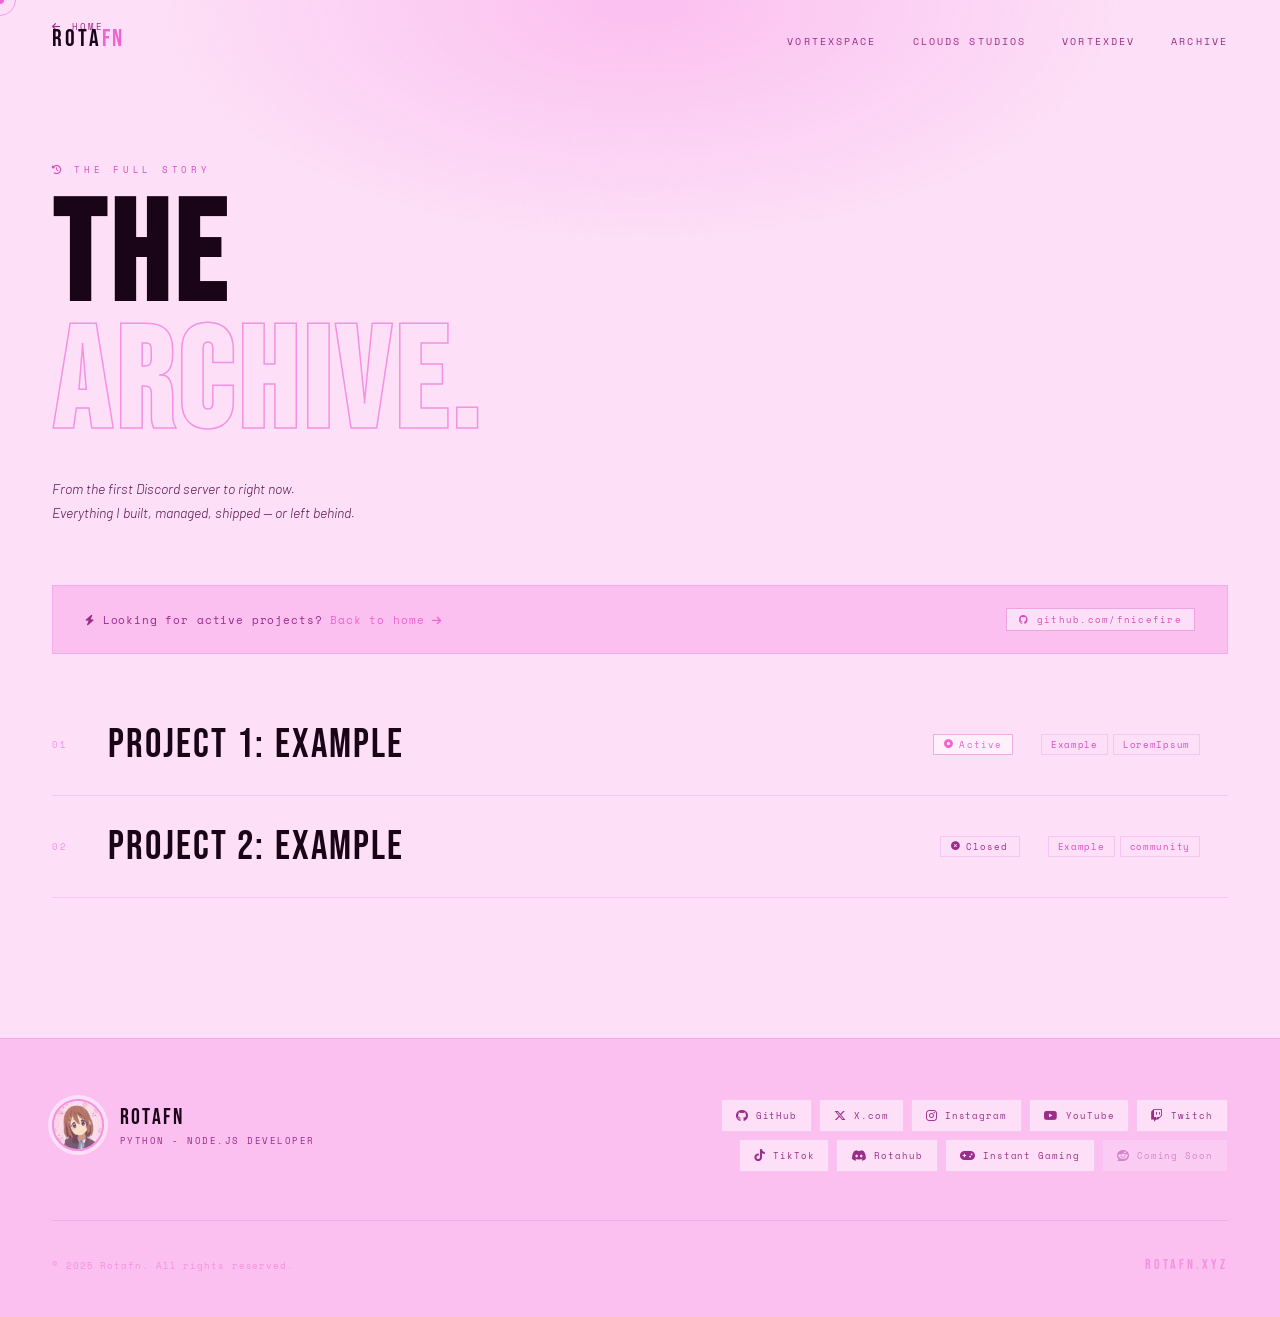
==== projects/index.html @ 6a276be4 "Website Push" ====
<!DOCTYPE html>
<html lang="en">
<head>
  <meta charset="UTF-8">
  <meta name="viewport" content="width=device-width, initial-scale=1.0">
  <title>Archive | RotaSite</title>
  <link rel="preconnect" href="https://fonts.googleapis.com">
  <link rel="preconnect" href="https://fonts.gstatic.com" crossorigin>
  <link rel="stylesheet" href="https://cdnjs.cloudflare.com/ajax/libs/font-awesome/6.5.2/css/all.min.css">
  <link rel="stylesheet" href="/src/css/style.css">
</head>
<body data-base="">

<div style="position:fixed;inset:0;background:radial-gradient(ellipse 70% 50% at 50% 0%,var(--p7),transparent 55%);pointer-events:none;z-index:0"></div>

<nav>
  <a href="/" class="nav-logo">ROTA<em>FN</em></a>
  <ul class="nav-links">
    <li><a href="/#vortexspace">VortexSpace</a></li>
    <li><a href="/#clouds">Clouds Studios</a></li>
    <li><a href="/#vortexdev">VortexDev</a></li>
    <li><a href="/projects/">Archive</a></li>
  </ul>
  <button class="nav-burger" id="nav-burger" aria-label="Menu">
    <span></span><span></span><span></span>
  </button>
</nav>
<div class="mobile-menu" id="mobile-menu">
  <a href="/#vortexspace" class="mm-link">VortexSpace</a>
  <a href="/#clouds" class="mm-link">Clouds Studios</a>
  <a href="/#vortexdev" class="mm-link">VortexDev</a>
  <a href="/projects/" class="mm-link">Archive</a>
</div>

<a href="/" class="back-lnk"><i class="fa-solid fa-arrow-left"></i> Home</a>

<div class="p-intro" style="position:relative;z-index:1">
  <div class="p-tag sr"><i class="fa-solid fa-clock-rotate-left"></i> The full story</div>
  <h1 class="p-title sr" data-delay="80">THE<br><span class="ghost">ARCHIVE.</span></h1>
  <p class="p-sub sr" data-delay="160">
    From the first Discord server to right now.<br>
    Everything I built, managed, shipped — or left behind.
  </p>
</div>

<div class="callout-wrap sr" style="position:relative;z-index:1" data-delay="80">
  <div class="callout-box">
    <p><i class="fa-solid fa-bolt"></i> Looking for active projects? <a href="/">Back to home <i class="fa-solid fa-arrow-right"></i></a></p>
    <span class="callout-badge"><i class="fa-brands fa-github"></i> github.com/fnicefire</span>
  </div>
</div>

<div class="archive-wrap" id="archive-list" style="position:relative;z-index:1">
  <p style="font-family:var(--f-mono);color:var(--p3);padding:28px 0;font-size:.72rem;letter-spacing:.1em">
    <i class="fa-solid fa-spinner fa-spin"></i> Loading...
  </p>
</div>

<footer style="position:relative;z-index:1">
  <div class="footer-inner">
    <div class="footer-top">
      <div class="footer-brand">
        <img id="footer-av" class="footer-av" src="/assets/profile_picture.webp" alt="Rotafn"
          onerror="this.style.display='none';document.getElementById('footer-av-fb').style.display='flex'">
        <div id="footer-av-fb" class="footer-av-fb">R</div>
        <div>
          <div class="footer-bname">ROTAFN</div>
          <div class="footer-brole">Python - Node.js Developer</div>
        </div>
      </div>
      <div class="footer-links" id="footer-links"></div>
    </div>
    <div class="footer-bottom">
      <div class="footer-copy">© 2025 Rotafn. All rights reserved.</div>
      <div class="footer-sig">ROTAFN.XYZ</div>
    </div>
  </div>
</footer>

<script src="/src/js/footer.js"></script>
<script src="/src/js/main.js"></script>
<script src="/src/js/projects.js"></script>
</body>
</html>
---- src/css/style.css ----
@import url('https://fonts.googleapis.com/css2?family=Bebas+Neue&family=Barlow:ital,wght@0,300;0,400;0,600;1,300&family=Space+Mono:wght@400;700&display=swap');

:root {
  --p0:          #1a0518;
  --p1:          #2d0a28;
  --p2:          #5c1550;
  --p3:          #9b2d8a;
  --p4:          #d44dbf;
  --p5:          #f063d0;
  --p6:          #f590e2;
  --p7:          #fbbff0;
  --p8:          #fde0f7;
  --p9:          #fff0fc;

  --bg:          var(--p8);
  --bg1:         var(--p7);
  --bg2:         #f8d5f2;

  --text:        var(--p0);
  --text-mid:    var(--p2);
  --text-faint:  var(--p3);

  --border:      rgba(212, 77, 191, 0.18);
  --border-mid:  rgba(212, 77, 191, 0.40);

  --glow:        rgba(240, 99, 208, 0.35);

  --f-display:   'Bebas Neue', sans-serif;
  --f-body:      'Barlow', sans-serif;
  --f-mono:      'Space Mono', monospace;
}

*,
*::before,
*::after {
  box-sizing: border-box;
  margin: 0;
  padding: 0;
}

html {
  scroll-behavior: auto;
}

::-webkit-scrollbar       { width: 3px; }
::-webkit-scrollbar-thumb { background: var(--p5); }
::-webkit-scrollbar-track { background: var(--p7); }

body {
  background: var(--bg);
  color: var(--text);
  font-family: var(--f-body);
  overflow-x: hidden;
  cursor: none;
}

#intro {
  position: fixed;
  inset: 0;
  z-index: 9000;
  background: var(--p1);
  display: flex;
  flex-direction: column;
  align-items: center;
  justify-content: center;
  overflow: hidden;
}

#intro::before {
  content: '';
  position: absolute;
  inset: 0;
  background: radial-gradient(ellipse 60% 60% at 50% 50%, rgba(240, 99, 208, .22), transparent 70%);
  animation: iBurst 2.5s ease forwards;
}

@keyframes iBurst {
  0%   { opacity: 0; transform: scale(.5); }
  60%  { opacity: 1; transform: scale(1.1); }
  100% { opacity: .8; transform: scale(1); }
}

.intro-lines {
  position: absolute;
  inset: 0;
  overflow: hidden;
}

.intro-vline {
  position: absolute;
  width: 1px;
  background: linear-gradient(to bottom, transparent, var(--p5), transparent);
  opacity: 0;
  animation: vDown 1.4s ease forwards;
}

@keyframes vDown {
  0%   { opacity: 0; transform: scaleY(0); transform-origin: top; }
  40%  { opacity: .9; }
  100% { opacity: 0; transform: scaleY(1); transform-origin: top; }
}

.intro-corners span {
  position: absolute;
  width: 48px;
  height: 48px;
  border-color: var(--p5);
  border-style: solid;
  border-width: 0;
  opacity: 0;
  animation: cFade .5s ease .4s forwards;
}

.intro-corners span.tl { top: 28px;    left: 28px;  border-top-width: 1px;    border-left-width: 1px; }
.intro-corners span.tr { top: 28px;    right: 28px; border-top-width: 1px;    border-right-width: 1px; }
.intro-corners span.bl { bottom: 28px; left: 28px;  border-bottom-width: 1px; border-left-width: 1px; }
.intro-corners span.br { bottom: 28px; right: 28px; border-bottom-width: 1px; border-right-width: 1px; }

@keyframes cFade {
  to { opacity: 1; }
}

.intro-word {
  font-family: var(--f-display);
  font-size: clamp(5rem, 18vw, 17rem);
  letter-spacing: .16em;
  line-height: 1;
  color: var(--p6);
  clip-path: inset(0 100% 0 0);
  animation: iReveal .9s cubic-bezier(.76, 0, .24, 1) .55s forwards;
  position: relative;
  z-index: 2;
}

@keyframes iReveal {
  to { clip-path: inset(0 0% 0 0); }
}

.intro-tag {
  font-family: var(--f-mono);
  font-size: .6rem;
  letter-spacing: .5em;
  color: var(--p5);
  text-transform: uppercase;
  margin-top: 10px;
  opacity: 0;
  animation: fadeUp .5s ease 1.15s forwards;
  position: relative;
  z-index: 2;
}

@keyframes fadeUp {
  from { opacity: 0; transform: translateY(8px); }
  to   { opacity: 1; transform: translateY(0); }
}

.intro-prog {
  position: absolute;
  bottom: 36px;
  left: 36px;
  right: 36px;
  display: flex;
  align-items: center;
  gap: 14px;
}

.intro-prog-bar {
  flex: 1;
  height: 1px;
  background: rgba(251, 191, 240, .15);
  overflow: hidden;
}

.intro-prog-fill {
  height: 100%;
  background: linear-gradient(to right, var(--p3), var(--p5));
  transform: scaleX(0);
  transform-origin: left;
  animation: pFill 2.1s cubic-bezier(.76, 0, .24, 1) .3s forwards;
}

@keyframes pFill {
  to { transform: scaleX(1); }
}

.intro-pct {
  font-family: var(--f-mono);
  font-size: .57rem;
  letter-spacing: .1em;
  color: var(--p4);
  min-width: 36px;
  text-align: right;
}

.c-dot {
  position: fixed;
  top: 0;
  left: 0;
  width: 8px;
  height: 8px;
  background: var(--p5);
  border-radius: 50%;
  pointer-events: none;
  z-index: 8999;
  transform: translate(-50%, -50%);
  transition: width .2s, height .2s;
}

.c-ring {
  position: fixed;
  top: 0;
  left: 0;
  width: 32px;
  height: 32px;
  border: 1.5px solid rgba(240, 99, 208, .5);
  border-radius: 50%;
  pointer-events: none;
  z-index: 8998;
  transform: translate(-50%, -50%);
  transition: width .3s, height .3s, border-color .3s;
}

body.hov .c-dot  { width: 16px; height: 16px; }
body.hov .c-ring { width: 50px; height: 50px; border-color: var(--p5); }

nav {
  position: fixed;
  top: 0;
  left: 0;
  right: 0;
  z-index: 500;
  display: flex;
  align-items: center;
  justify-content: space-between;
  padding: 24px 52px;
  transition: background .3s, border-color .3s, box-shadow .3s;
}

nav.filled {
  background: rgba(253, 224, 247, .88);
  backdrop-filter: blur(20px);
  border-bottom: 1px solid var(--border);
  box-shadow: 0 2px 24px rgba(212, 77, 191, .1);
}

.nav-logo {
  font-family: var(--f-display);
  font-size: 1.5rem;
  letter-spacing: .12em;
  color: var(--p0);
  text-decoration: none;
}

.nav-logo em {
  color: var(--p5);
  font-style: normal;
}

.nav-links {
  display: flex;
  gap: 36px;
  list-style: none;
}

.nav-links a {
  font-family: var(--f-mono);
  font-size: .6rem;
  letter-spacing: .22em;
  text-transform: uppercase;
  color: var(--p3);
  text-decoration: none;
  transition: color .2s;
}

.nav-links a:hover {
  color: var(--p5);
}

.nav-burger {
  display: none;
  flex-direction: column;
  justify-content: center;
  gap: 5px;
  background: none;
  border: none;
  cursor: none;
  padding: 4px;
  z-index: 501;
}

.nav-burger span {
  display: block;
  width: 22px;
  height: 1.5px;
  background: var(--p4);
  transition: transform .3s, opacity .3s, background .3s;
}

.nav-burger.open span:nth-child(1) { transform: translateY(6.5px) rotate(45deg);   background: var(--p5); }
.nav-burger.open span:nth-child(2) { opacity: 0; }
.nav-burger.open span:nth-child(3) { transform: translateY(-6.5px) rotate(-45deg); background: var(--p5); }

.mobile-menu {
  position: fixed;
  inset: 0;
  z-index: 490;
  background: var(--p9);
  display: flex;
  flex-direction: column;
  align-items: center;
  justify-content: center;
  gap: 12px;
  opacity: 0;
  pointer-events: none;
  transform: translateY(-12px);
  transition: opacity .35s ease, transform .35s ease;
}

.mobile-menu.open {
  opacity: 1;
  pointer-events: all;
  transform: none;
}

.mm-link {
  font-family: var(--f-display);
  font-size: clamp(2.2rem, 10vw, 3.5rem);
  letter-spacing: .08em;
  color: var(--p0);
  text-decoration: none;
  transition: color .2s;
}

.mm-link:hover {
  color: var(--p5);
}

.hero {
  min-height: 100vh;
  position: relative;
  display: grid;
  grid-template-columns: 1fr 520px;
  align-items: center;
  padding: 100px 52px 80px;
  gap: 60px;
  overflow: hidden;
  background: var(--p9);
}

.hero::before {
  content: '';
  position: absolute;
  inset: 0;
  background:
    radial-gradient(ellipse 80% 90% at 80% 50%, var(--p7) 0%, transparent 60%),
    radial-gradient(ellipse 60% 60% at 20% 20%, var(--bg2) 0%, transparent 50%);
  pointer-events: none;
}

.hero-dots {
  position: absolute;
  inset: 0;
  background-image: radial-gradient(circle, var(--p7) 1px, transparent 1px);
  background-size: 38px 38px;
  opacity: .55;
}

.hb {
  position: absolute;
  border-radius: 50%;
  filter: blur(120px);
  pointer-events: none;
}

.hb1 {
  width: 700px;
  height: 700px;
  background: var(--p6);
  opacity: .35;
  top: -250px;
  left: -100px;
}

.hb2 {
  width: 500px;
  height: 500px;
  background: var(--p5);
  opacity: .12;
  bottom: -100px;
  right: 0;
  animation: bPulse 7s ease-in-out infinite alternate;
}

@keyframes bPulse {
  from { opacity: .12; transform: scale(1); }
  to   { opacity: .18; transform: scale(1.08); }
}

.hero-left {
  position: relative;
  z-index: 2;
}

.hero-tag {
  font-family: var(--f-mono);
  font-size: .62rem;
  letter-spacing: .44em;
  color: var(--p4);
  text-transform: uppercase;
  margin-bottom: 20px;
  opacity: 0;
  transform: translateY(14px);
}

.hero-title {
  font-family: var(--f-display);
  font-size: clamp(5rem, 11vw, 13rem);
  line-height: .88;
  letter-spacing: .04em;
  color: var(--p0);
  margin-bottom: 32px;
  opacity: 0;
  transform: translateY(50px);
}

.hero-title .stroke {
  -webkit-text-stroke: 2.5px var(--p5);
  color: transparent;
}

.hero-desc {
  font-size: .95rem;
  line-height: 1.78;
  color: var(--text-mid);
  font-weight: 300;
  max-width: 420px;
  margin-bottom: 40px;
  opacity: 0;
  transform: translateY(20px);
}

.hero-desc strong {
  color: var(--p0);
  font-weight: 600;
}

.hero-desc a {
  color: var(--p4);
  text-decoration: none;
  border-bottom: 1px solid var(--border-mid);
  transition: border-color .2s;
}

.hero-desc a:hover {
  border-color: var(--p5);
}

.hero-cta {
  display: flex;
  align-items: center;
  gap: 16px;
  opacity: 0;
  transform: translateY(16px);
}

.btn-pink {
  display: inline-flex;
  align-items: center;
  gap: 10px;
  font-family: var(--f-display);
  font-size: 1rem;
  letter-spacing: .1em;
  background: var(--p5);
  color: var(--p9);
  padding: 16px 40px;
  text-decoration: none;
  transition: background .3s, box-shadow .3s;
  cursor: none;
}

.btn-pink:hover {
  background: var(--p4);
  box-shadow: 0 0 50px var(--glow);
}

.btn-ghost {
  font-family: var(--f-mono);
  font-size: .65rem;
  letter-spacing: .18em;
  text-transform: uppercase;
  color: var(--p3);
  text-decoration: none;
  border-bottom: 1px solid var(--border-mid);
  padding-bottom: 3px;
  transition: color .2s, border-color .2s;
  cursor: none;
}

.btn-ghost:hover {
  color: var(--p5);
  border-color: var(--p5);
}

.hero-photo {
  position: relative;
  z-index: 2;
  display: flex;
  align-items: center;
  justify-content: center;
}

.hero-photo-wrap {
  position: relative;
  width: 420px;
  height: 420px;
}

.hero-photo-wrap::before {
  content: '';
  position: absolute;
  inset: -16px;
  border-radius: 50%;
  border: 2px dashed var(--p6);
  animation: spin 20s linear infinite;
}

.hero-photo-wrap::after {
  content: '';
  position: absolute;
  inset: -6px;
  border-radius: 50%;
  border: 1.5px solid var(--border-mid);
}

@keyframes spin {
  to { transform: rotate(360deg); }
}

.photo-glow {
  position: absolute;
  inset: -40px;
  border-radius: 50%;
  background: radial-gradient(circle, var(--p6) 0%, transparent 65%);
  opacity: .6;
  animation: glowPulse 4s ease-in-out infinite alternate;
}

@keyframes glowPulse {
  from { opacity: .5;  transform: scale(.95); }
  to   { opacity: .75; transform: scale(1.05); }
}

#hero-pfp {
  width: 100%;
  height: 100%;
  border-radius: 50%;
  object-fit: cover;
  position: relative;
  z-index: 1;
  border: 4px solid var(--p6);
  box-shadow:
    0 0 0 8px var(--p8),
    0 20px 60px var(--glow),
    0 0 100px rgba(240, 99, 208, .2);
  opacity: 0;
  transform: scale(.9);
}

#hero-pfp.visible {
  opacity: 1;
  transform: scale(1);
  transition: opacity 1s cubic-bezier(.16, 1, .3, 1), transform 1s cubic-bezier(.16, 1, .3, 1);
}

.hero-scroll {
  position: absolute;
  bottom: 32px;
  left: 52px;
  display: flex;
  align-items: center;
  gap: 12px;
  opacity: 0;
}

.hero-scroll span {
  font-family: var(--f-mono);
  font-size: .55rem;
  letter-spacing: .3em;
  color: var(--p6);
  text-transform: uppercase;
}

.hs-line {
  width: 70px;
  height: 1px;
  background: linear-gradient(to right, var(--p5), transparent);
  animation: hsAnim 2s ease-in-out infinite;
}

@keyframes hsAnim {
  0%,
  100% { opacity: 1;  transform: scaleX(1);  transform-origin: left; }
  50%  { opacity: .3; transform: scaleX(.4); transform-origin: left; }
}

.ticker {
  border-top: 1px solid var(--border);
  border-bottom: 1px solid var(--border);
  background: var(--p7);
  padding: 16px 0;
  overflow: hidden;
  position: relative;
}

.ticker::before,
.ticker::after {
  content: '';
  position: absolute;
  top: 0;
  bottom: 0;
  width: 80px;
  z-index: 2;
}

.ticker::before { left: 0;  background: linear-gradient(to right, var(--p7), transparent); }
.ticker::after  { right: 0; background: linear-gradient(to left,  var(--p7), transparent); }

.t-track {
  display: flex;
  width: max-content;
  animation: tRun 22s linear infinite;
}

.t-track:hover {
  animation-play-state: paused;
}

@keyframes tRun {
  from { transform: translateX(0); }
  to   { transform: translateX(-50%); }
}

.t-item {
  display: flex;
  align-items: center;
  gap: 18px;
  padding: 0 30px;
  white-space: nowrap;
}

.t-word {
  font-family: var(--f-display);
  font-size: 1rem;
  letter-spacing: .18em;
  text-transform: uppercase;
  color: var(--p4);
}

.t-gem {
  width: 5px;
  height: 5px;
  border-radius: 50%;
  background: var(--p5);
  opacity: .7;
  flex-shrink: 0;
}

.sr {
  opacity: 0;
  transform: translateY(50px);
  transition: opacity .85s cubic-bezier(.16, 1, .3, 1), transform .85s cubic-bezier(.16, 1, .3, 1);
}

.sr.in {
  opacity: 1;
  transform: none;
}

.big-reveal {
  padding: 80px 52px;
  overflow: hidden;
  background: var(--bg);
}

.big-reveal-text {
  font-family: var(--f-display);
  font-size: clamp(3rem, 9vw, 10rem);
  line-height: 1;
  letter-spacing: .03em;
}

.bw {
  display: inline-block;
  margin-right: .13em;
  color: var(--p6);
  transition: color .5s;
}

.bw.lit    { color: var(--p1); }
.bw.accent { color: var(--p5) !important; }

.sw {
  max-width: 1280px;
  margin: 0 auto;
  padding: 120px 52px;
}

.s-tag {
  font-family: var(--f-mono);
  font-size: .58rem;
  letter-spacing: .42em;
  color: var(--p4);
  text-transform: uppercase;
  margin-bottom: 18px;
  display: flex;
  align-items: center;
  gap: 10px;
}

.s-tag::before {
  content: '';
  width: 20px;
  height: 1px;
  background: var(--p5);
}

.ps {
  min-height: 100vh;
  display: flex;
  align-items: center;
  padding: 120px 52px;
  position: relative;
  overflow: hidden;
  border-top: 1px solid var(--border);
}

.ps:nth-child(odd)  { background: var(--p8); }
.ps:nth-child(even) { background: var(--bg2); }

.ps::before {
  content: '';
  position: absolute;
  inset: 0;
  pointer-events: none;
  opacity: 0;
  transition: opacity 1s;
}

.ps-1::before { background: radial-gradient(ellipse 65% 80% at 75% 50%, var(--p7), transparent 60%); }
.ps-2::before { background: radial-gradient(ellipse 65% 80% at 25% 50%, var(--p7), transparent 60%); }
.ps-3::before { background: radial-gradient(ellipse 65% 80% at 60% 50%, var(--p7), transparent 60%); }

.ps.in::before {
  opacity: 1;
}

.ps-inner {
  max-width: 1280px;
  margin: 0 auto;
  width: 100%;
  display: grid;
  gap: 80px;
  align-items: center;
}

.ps-inner.lft     { grid-template-columns: 1fr 1fr; }
.ps-inner.rgt     { grid-template-columns: 1fr 1fr; direction: rtl; }
.ps-inner.rgt > * { direction: ltr; }
.ps-inner.tri     { grid-template-columns: 1fr; }

.ps-num {
  font-family: var(--f-mono);
  font-size: .58rem;
  letter-spacing: .35em;
  color: var(--p4);
  margin-bottom: 18px;
}

.ps-title {
  font-family: var(--f-display);
  font-size: clamp(3.5rem, 7.5vw, 8rem);
  line-height: .92;
  letter-spacing: .04em;
  color: var(--p0);
  margin-bottom: 20px;
}

.ps-badge {
  display: inline-block;
  font-family: var(--f-mono);
  font-size: .57rem;
  letter-spacing: .15em;
  text-transform: uppercase;
  color: var(--p4);
  border: 1px solid var(--border-mid);
  padding: 4px 12px;
  margin-bottom: 22px;
  background: var(--p7);
}

.ps-desc {
  font-size: .9rem;
  line-height: 1.8;
  color: var(--text-mid);
  font-weight: 300;
  max-width: 420px;
  margin-bottom: 32px;
}

.ps-link {
  display: inline-flex;
  align-items: center;
  gap: 10px;
  font-family: var(--f-display);
  font-size: 1rem;
  letter-spacing: .1em;
  color: var(--p0);
  text-decoration: none;
  border-bottom: 2px solid var(--p6);
  padding-bottom: 6px;
  transition: color .2s, border-color .2s;
}

.ps-link:hover {
  color: var(--p5);
  border-color: var(--p5);
}

.ps-visual {
  display: flex;
  align-items: center;
  justify-content: center;
  padding: 40px;
  position: relative;
  z-index: 1;
}

.ps-logo-box {
  position: relative;
  width: 280px;
  height: 280px;
  display: flex;
  align-items: center;
  justify-content: center;
  border-radius: 50%;
  overflow: hidden;
}

.ps-logo-box::before {
  content: '';
  position: absolute;
  inset: 0;
  border: 1px solid var(--border-mid);
  border-radius: 50% !important;
  background: var(--p9);
}

.ps-logo-box::after {
  content: '';
  position: absolute;
  inset: -30px;
  border-radius: 50%;
  background: radial-gradient(circle, var(--p6), transparent 65%);
  opacity: 0;
  transition: opacity .5s;
}

.ps:hover .ps-logo-box::after {
  opacity: .7;
}

.ps-logo-box img {
  position: relative;
  z-index: 1;
  width: 180px;
  height: 180px;
  object-fit: cover;
  border-radius: 50%;
  transition: transform .5s cubic-bezier(.16, 1, .3, 1), filter .5s;
  filter: drop-shadow(0 8px 20px var(--glow));
}

.ps:hover .ps-logo-box img {
  transform: scale(1.07) translateY(-4px);
  filter: drop-shadow(0 16px 36px var(--glow));
}

.ps-triple-head {
  margin-bottom: 52px;
}

.ps-pair {
  display: grid;
  grid-template-columns: 1fr 1fr;
  gap: 1px;
  background: var(--border);
  border: 1px solid var(--border);
}

.ppc {
  background: var(--p8);
  padding: 48px;
  display: flex;
  flex-direction: column;
  gap: 20px;
  text-decoration: none;
  color: inherit;
  transition: background .3s;
  position: relative;
  overflow: hidden;
}

.ppc::after {
  content: '';
  position: absolute;
  top: 0;
  left: 0;
  right: 0;
  height: 3px;
  background: linear-gradient(to right, var(--p3), var(--p5));
  transform: scaleX(0);
  transform-origin: left;
  transition: transform .4s cubic-bezier(.16, 1, .3, 1);
}

.ppc:hover        { background: var(--p7); }
.ppc:hover::after { transform: scaleX(1); }

.ppc-logo {
  width: 72px;
  height: 72px;
  object-fit: cover;
  border-radius: 50%;
  border: 2px solid var(--border-mid);
  filter: drop-shadow(0 4px 10px var(--glow));
}

.ppc-name {
  font-family: var(--f-display);
  font-size: 2.5rem;
  letter-spacing: .06em;
  line-height: 1;
  color: var(--p0);
}

.ppc-desc {
  font-size: .85rem;
  line-height: 1.75;
  color: var(--text-mid);
  font-weight: 300;
  flex: 1;
}

.ppc-foot {
  border-top: 1px solid var(--border);
  padding-top: 18px;
  display: flex;
  align-items: center;
  justify-content: space-between;
}

.ppc-badge {
  font-family: var(--f-mono);
  font-size: .56rem;
  letter-spacing: .14em;
  color: var(--p4);
  border: 1px solid var(--border-mid);
  padding: 3px 10px;
  background: var(--p7);
}

.ppc-arrow {
  width: 32px;
  height: 32px;
  border-radius: 50%;
  border: 1px solid var(--border-mid);
  display: flex;
  align-items: center;
  justify-content: center;
  color: var(--p3);
  font-size: .85rem;
  transition: all .25s;
}

.ppc:hover .ppc-arrow {
  border-color: var(--p5);
  color: var(--p5);
  transform: rotate(45deg);
}

.sk-grid {
  display: grid;
  grid-template-columns: repeat(4, 1fr);
  gap: 1px;
  background: var(--border);
  border: 1px solid var(--border);
  margin-top: 52px;
}

.sk-card {
  background: var(--p8);
  padding: 32px 26px;
  transition: background .3s;
  position: relative;
  overflow: hidden;
}

.sk-card::after {
  content: '';
  position: absolute;
  bottom: 0;
  left: 0;
  right: 0;
  height: 3px;
  background: linear-gradient(to right, var(--p3), var(--p5));
  transform: scaleX(0);
  transform-origin: left;
  transition: transform .4s cubic-bezier(.16, 1, .3, 1);
}

.sk-card:hover        { background: var(--p7); }
.sk-card:hover::after { transform: scaleX(1); }

.sk-icon {
  font-size: 1.5rem;
  margin-bottom: 12px;
  display: block;
}

.sk-icon i { font-size: 1.5rem; }

.sk-name {
  font-family: var(--f-display);
  font-size: 1.3rem;
  letter-spacing: .06em;
  margin-bottom: 8px;
  color: var(--p0);
}

.sk-desc {
  font-size: .77rem;
  line-height: 1.6;
  color: var(--text-mid);
  font-weight: 300;
  margin-bottom: 14px;
}

.sk-chips {
  display: flex;
  flex-wrap: wrap;
  gap: 4px;
}

.sk-chip {
  font-family: var(--f-mono);
  font-size: .56rem;
  letter-spacing: .07em;
  color: var(--p4);
  background: var(--p9);
  border: 1px solid var(--border-mid);
  padding: 2px 8px;
}

.stack-bar {
  padding: 44px 0;
  border-top: 1px solid var(--border);
  background: var(--bg1);
  overflow: hidden;
}

.st-track {
  display: flex;
  width: max-content;
  gap: 20px;
  animation: stScroll 28s linear infinite;
}

.st-track:hover {
  animation-play-state: paused;
}

@keyframes stScroll {
  from { transform: translateX(0); }
  to   { transform: translateX(-50%); }
}

.st-item {
  display: flex;
  align-items: center;
  gap: 7px;
  white-space: nowrap;
  font-family: var(--f-mono);
  font-size: .62rem;
  letter-spacing: .1em;
  color: var(--p3);
  padding: 10px 18px;
  border: 1px solid var(--border);
  background: var(--p8);
  transition: color .2s, border-color .2s;
}

.st-item:hover {
  color: var(--p5);
  border-color: var(--border-mid);
}

.st-dot {
  width: 4px;
  height: 4px;
  border-radius: 50%;
  background: var(--p5);
  flex-shrink: 0;
}

.vision-wrap {
  display: grid;
  grid-template-columns: 1fr 1fr;
  gap: 80px;
  align-items: start;
}

.v-title {
  font-family: var(--f-display);
  font-size: clamp(3rem, 5.5vw, 6rem);
  letter-spacing: .04em;
  line-height: 1;
  margin-bottom: 32px;
  color: var(--p0);
}

.v-body {
  font-size: .88rem;
  line-height: 1.85;
  color: var(--text-mid);
  font-weight: 300;
  margin-bottom: 18px;
}

.v-body strong {
  color: var(--p0);
  font-weight: 600;
}

.v-stats {
  display: grid;
  grid-template-columns: 1fr 1fr;
  gap: 1px;
  background: var(--border);
  border: 1px solid var(--border);
}

.v-stat {
  background: var(--p8);
  padding: 28px 24px;
}

.v-n {
  font-family: var(--f-display);
  font-size: 3.2rem;
  letter-spacing: .04em;
  color: var(--p5);
  line-height: 1;
  margin-bottom: 6px;
}

.v-l {
  font-family: var(--f-mono);
  font-size: .58rem;
  letter-spacing: .16em;
  color: var(--text-mid);
  text-transform: uppercase;
}

.cta-wrap {
  max-width: 1280px;
  margin: 0 auto;
  padding: 0 52px 140px;
}

.cta-box {
  background: linear-gradient(135deg, var(--p7) 0%, var(--bg2) 100%);
  border: 1px solid var(--border-mid);
  padding: 100px 80px;
  text-align: center;
  position: relative;
  overflow: hidden;
}

.cta-box::before {
  content: '';
  position: absolute;
  top: -150px;
  left: 50%;
  transform: translateX(-50%);
  width: 600px;
  height: 600px;
  background: radial-gradient(circle, var(--p6), transparent 60%);
  opacity: .3;
  pointer-events: none;
}

.cta-title {
  font-family: var(--f-display);
  font-size: clamp(3rem, 8vw, 8rem);
  letter-spacing: .06em;
  line-height: 1;
  margin-bottom: 20px;
  color: var(--p0);
}

.cta-sub {
  font-family: var(--f-mono);
  font-size: .7rem;
  letter-spacing: .18em;
  color: var(--p3);
  margin-bottom: 48px;
}

footer {
  border-top: 1px solid var(--border);
  background: var(--bg1);
}

.footer-inner {
  max-width: 1280px;
  margin: 0 auto;
  padding: 60px 52px 44px;
}

.footer-top {
  display: flex;
  align-items: flex-start;
  justify-content: space-between;
  gap: 40px;
  padding-bottom: 48px;
  margin-bottom: 36px;
  border-bottom: 1px solid var(--border);
}

.footer-brand {
  display: flex;
  align-items: center;
  gap: 16px;
}

.footer-av {
  width: 52px;
  height: 52px;
  border-radius: 50%;
  border: 2px solid var(--p6);
  box-shadow: 0 0 0 4px var(--p8);
  object-fit: cover;
  flex-shrink: 0;
}

.footer-av-fb {
  width: 52px;
  height: 52px;
  border-radius: 50%;
  border: 2px solid var(--p6);
  background: var(--p8);
  display: none;
  align-items: center;
  justify-content: center;
  font-family: var(--f-display);
  font-size: 1.3rem;
  color: var(--p5);
  flex-shrink: 0;
}

.footer-bname {
  font-family: var(--f-display);
  font-size: 1.4rem;
  letter-spacing: .1em;
  margin-bottom: 3px;
  color: var(--p0);
}

.footer-brole {
  font-family: var(--f-mono);
  font-size: .58rem;
  letter-spacing: .16em;
  color: var(--p3);
  text-transform: uppercase;
}

.footer-links {
  display: flex;
  flex-wrap: wrap;
  gap: 7px;
  max-width: 600px;
  justify-content: flex-end;
}

.fl {
  display: flex;
  align-items: center;
  gap: 7px;
  padding: 9px 14px;
  border: 1px solid var(--border);
  color: var(--p3);
  text-decoration: none;
  font-family: var(--f-mono);
  font-size: .58rem;
  letter-spacing: .1em;
  transition: border-color .2s, color .2s, background .2s;
  cursor: none;
  background: var(--p8);
}

.fl.disabled {
  opacity: .4;
  pointer-events: none;
}

.fl svg { width: 12px; height: 12px; flex-shrink: 0; }
.fl i   { font-size: 12px; flex-shrink: 0; }

.fl:hover {
  border-color: var(--p5);
  color: var(--p5);
  background: var(--p9);
}

.footer-bottom {
  display: flex;
  align-items: center;
  justify-content: space-between;
}

.footer-copy {
  font-family: var(--f-mono);
  font-size: .57rem;
  letter-spacing: .1em;
  color: var(--p6);
}

.footer-sig {
  font-family: var(--f-display);
  font-size: .85rem;
  letter-spacing: .22em;
  color: var(--p6);
}

.p-intro {
  max-width: 1280px;
  margin: 0 auto;
  padding: 130px 52px 60px;
}

.p-tag {
  font-family: var(--f-mono);
  font-size: .58rem;
  letter-spacing: .4em;
  color: var(--p4);
  text-transform: uppercase;
  margin-bottom: 20px;
}

.p-title {
  font-family: var(--f-display);
  font-size: clamp(4rem, 11vw, 12rem);
  line-height: .9;
  letter-spacing: .04em;
  margin-bottom: 28px;
  color: var(--p0);
}

.p-title .ghost {
  -webkit-text-stroke: 1.5px var(--p6);
  color: transparent;
}

.p-sub {
  font-size: .88rem;
  line-height: 1.7;
  color: var(--text-mid);
  font-weight: 300;
  font-style: italic;
  max-width: 480px;
}

.back-lnk {
  display: inline-flex;
  align-items: center;
  gap: 10px;
  font-family: var(--f-mono);
  font-size: .58rem;
  letter-spacing: .22em;
  text-transform: uppercase;
  color: var(--p3);
  text-decoration: none;
  padding: 20px 52px 0;
  transition: color .2s;
  cursor: none;
}

.back-lnk:hover {
  color: var(--p5);
}

.callout-wrap {
  max-width: 1280px;
  margin: 0 auto;
  padding: 0 52px 40px;
}

.callout-box {
  border: 1px solid var(--border);
  background: var(--p7);
  padding: 22px 32px;
  display: flex;
  align-items: center;
  justify-content: space-between;
  gap: 20px;
}

.callout-box p {
  font-family: var(--f-mono);
  font-size: .66rem;
  letter-spacing: .08em;
  color: var(--p3);
}

.callout-box a {
  color: var(--p5);
  text-decoration: none;
}

.callout-box a:hover {
  text-decoration: underline;
}

.callout-badge {
  font-family: var(--f-mono);
  font-size: .56rem;
  letter-spacing: .14em;
  color: var(--p4);
  border: 1px solid var(--border-mid);
  padding: 4px 12px;
  background: var(--p8);
  white-space: nowrap;
}

.archive-wrap {
  max-width: 1280px;
  margin: 0 auto;
  padding: 0 52px 140px;
}

.ai {
  display: flex;
  align-items: center;
  gap: 28px;
  padding: 26px 0;
  border-bottom: 1px solid var(--border);
  text-decoration: none;
  color: inherit;
  cursor: none;
  transition: padding-left .35s cubic-bezier(.16, 1, .3, 1);
  opacity: 0;
  transform: translateY(22px);
}

a.ai:hover {
  padding-left: 16px;
}

.ai-n {
  font-family: var(--f-mono);
  font-size: .57rem;
  color: var(--p6);
  letter-spacing: .2em;
  min-width: 28px;
}

.ai-name {
  font-family: var(--f-display);
  font-size: clamp(1.4rem, 3.2vw, 2.6rem);
  letter-spacing: .05em;
  flex: 1;
  transition: color .2s;
  color: var(--p0);
}

a.ai:hover .ai-name {
  color: var(--p5);
}

.ai-lang {
  font-family: var(--f-mono);
  font-size: .58rem;
  letter-spacing: .1em;
  color: var(--p3);
  padding: 4px 11px;
  border: 1px solid var(--border);
  background: var(--p7);
}

.ai-tags {
  display: flex;
  gap: 5px;
}

.ai-tag {
  font-family: var(--f-mono);
  font-size: .56rem;
  letter-spacing: .08em;
  color: var(--p4);
  border: 1px solid var(--border);
  padding: 3px 9px;
  background: var(--p8);
}

.ai-arrow {
  font-family: var(--f-mono);
  font-size: .85rem;
  color: var(--p6);
  transition: color .2s, transform .2s;
}

a.ai:hover .ai-arrow {
  color: var(--p5);
  transform: rotate(45deg);
}

.ai-status {
  font-family: var(--f-mono);
  font-size: .55rem;
  letter-spacing: .12em;
  padding: 3px 10px;
  border: 1px solid var(--border);
  white-space: nowrap;
  display: flex;
  align-items: center;
  gap: 5px;
}

.ai-status--active      { color: var(--p5); border-color: var(--border-mid); background: var(--p9); }
.ai-status--closed      { color: var(--p3); border-color: var(--border);     background: var(--p8); }
.ai-status--past        { color: var(--p3); border-color: var(--border);     background: var(--p8); }
.ai-status--in-dev      { color: var(--p4); border-color: var(--border-mid); background: var(--p9); }
.ai-status--open-source { color: var(--p4); border-color: var(--border-mid); background: var(--p9); }

@media (max-width: 1024px) {
  .hero {
    grid-template-columns: 1fr;
    grid-template-rows: auto auto;
    padding: 100px 32px 60px;
    gap: 40px;
    text-align: center;
  }

  .hero-left       { order: 2; }
  .hero-photo      { order: 1; justify-content: center; margin: 0; }
  .hero-photo-wrap { width: 220px; height: 220px; }
  .hero-desc       { margin: 0 auto 32px; }
  .hero-cta        { justify-content: center; }

  .hero-scroll {
    left: 50%;
    transform: translateX(-50%);
    flex-direction: row;
    gap: 10px;
  }

  .hero-scroll span { writing-mode: horizontal-tb; }

  .hs-line {
    width: 40px;
    height: 1px;
    background: linear-gradient(to right, var(--p5), transparent);
    animation: none;
  }

  .ps-inner.lft,
  .ps-inner.rgt { grid-template-columns: 1fr; }

  .ps-inner.rgt { direction: ltr; }
  .ps-visual    { display: none; }
  .ps-pair      { grid-template-columns: 1fr; }
  .sk-grid      { grid-template-columns: 1fr 1fr; }
  .vision-wrap  { grid-template-columns: 1fr; gap: 48px; }
}

@media (max-width: 768px) {
  nav          { padding: 16px 20px; }
  .nav-burger  { display: flex; }
  .nav-links   { display: none; }

  .hero            { padding: 88px 20px 60px; gap: 28px; }
  .hero-photo-wrap { width: 170px; height: 170px; }
  .hero-title      { font-size: clamp(3rem, 13vw, 6rem); }
  .hero-tag        { font-size: .55rem; }
  .hero-desc       { font-size: .85rem; }
  .btn-pink        { padding: 14px 28px; font-size: .9rem; }

  .t-word      { font-size: .85rem; }
  .big-reveal  { padding: 48px 20px; }

  .ps          { padding: 64px 20px; min-height: auto; }
  .ps-title    { font-size: clamp(2.8rem, 10vw, 5rem); }
  .ps-desc     { font-size: .85rem; }
  .ppc         { padding: 32px 24px; }
  .ppc-name    { font-size: 2rem; }

  .sw          { padding: 64px 20px; }
  .s-tag       { font-size: .55rem; }

  .sk-grid     { grid-template-columns: 1fr; }
  .sk-card     { padding: 24px 20px; }

  .stack-bar   { padding: 32px 0; }
  .st-item     { padding: 8px 14px; font-size: .58rem; }

  .v-title     { font-size: clamp(2.5rem, 9vw, 4rem); }
  .v-stats     { grid-template-columns: 1fr 1fr; }
  .v-n         { font-size: 2.4rem; }

  .cta-wrap    { padding: 0 20px 80px; }
  .cta-box     { padding: 48px 24px; }
  .cta-title   { font-size: clamp(2.5rem, 9vw, 5rem); }
  .cta-sub     { font-size: .62rem; margin-bottom: 32px; }
  .btn-pink    { padding: 16px 32px; }

  footer .footer-inner { padding: 36px 20px 28px; }
  .footer-top    { flex-direction: column; gap: 28px; }
  .footer-links  { justify-content: flex-start; max-width: 100%; }
  .footer-bottom { flex-direction: column; align-items: flex-start; gap: 8px; }

  .p-intro     { padding: 90px 20px 36px; }
  .p-title     { font-size: clamp(3rem, 12vw, 7rem); }
  .callout-wrap { padding: 0 20px 32px; }
  .callout-box { flex-direction: column; align-items: flex-start; gap: 12px; }
  .archive-wrap { padding: 0 20px 100px; }
  .ai          { gap: 16px; padding: 20px 0; }
  .ai-tags     { display: none; }
  .ai-lang     { display: none; }
  .back-lnk    { padding: 14px 20px 0; font-size: .55rem; }
}

@media (max-width: 420px) {
  .hero-photo-wrap { width: 140px; height: 140px; }
  .hero-title      { font-size: clamp(2.6rem, 14vw, 4.5rem); }
  .hero-cta        { flex-direction: column; align-items: center; gap: 12px; }
  .v-stats         { grid-template-columns: 1fr; }
  .ps-pair         { gap: 0; }
  .ppc             { padding: 28px 20px; }
  .sk-chip         { font-size: .52rem; }
}
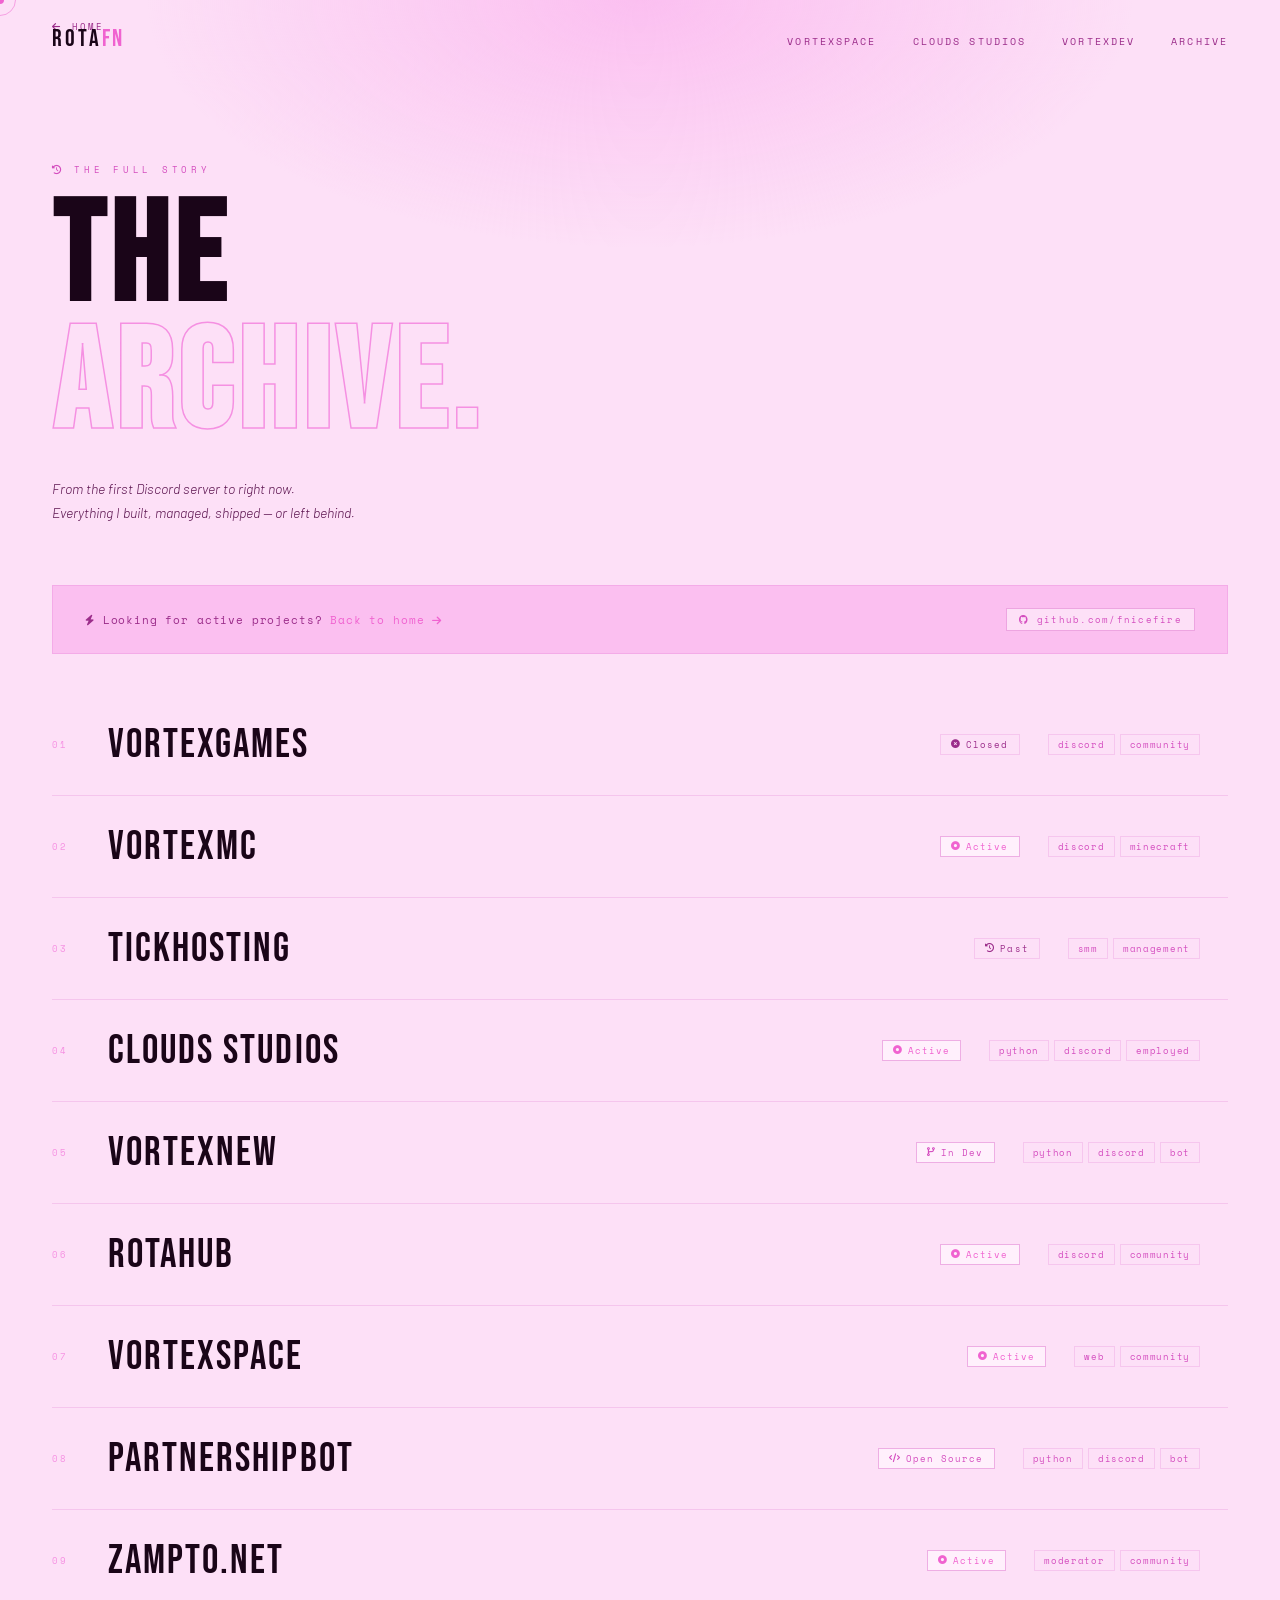
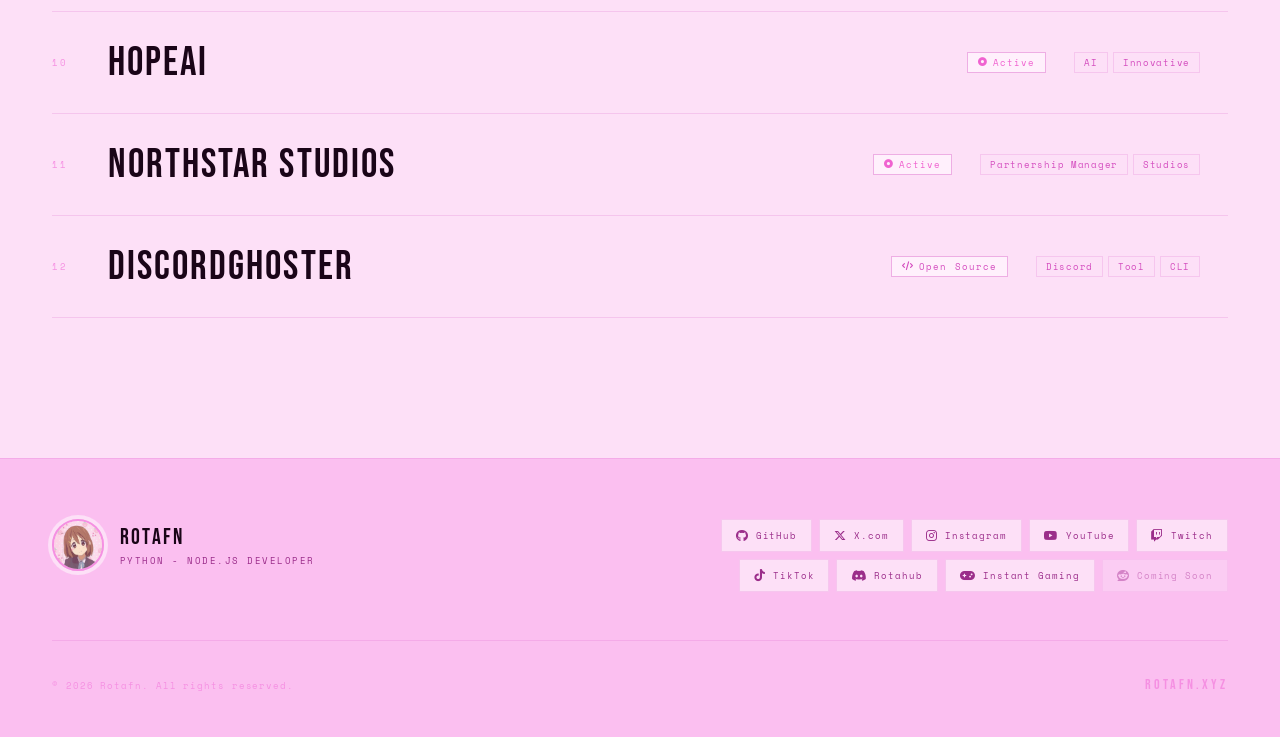
==== commit 28cd2fc8: "Push form VPS" ====
--- a/projects/index.html
+++ b/projects/index.html
@@ -71,7 +71,7 @@
       <div class="footer-links" id="footer-links"></div>
     </div>
     <div class="footer-bottom">
-      <div class="footer-copy">© 2025 Rotafn. All rights reserved.</div>
+      <div class="footer-copy">© 2026 Rotafn. All rights reserved.</div>
       <div class="footer-sig">ROTAFN.XYZ</div>
     </div>
   </div>
@@ -81,4 +81,4 @@
 <script src="/src/js/main.js"></script>
 <script src="/src/js/projects.js"></script>
 </body>
-</html>+</html>
